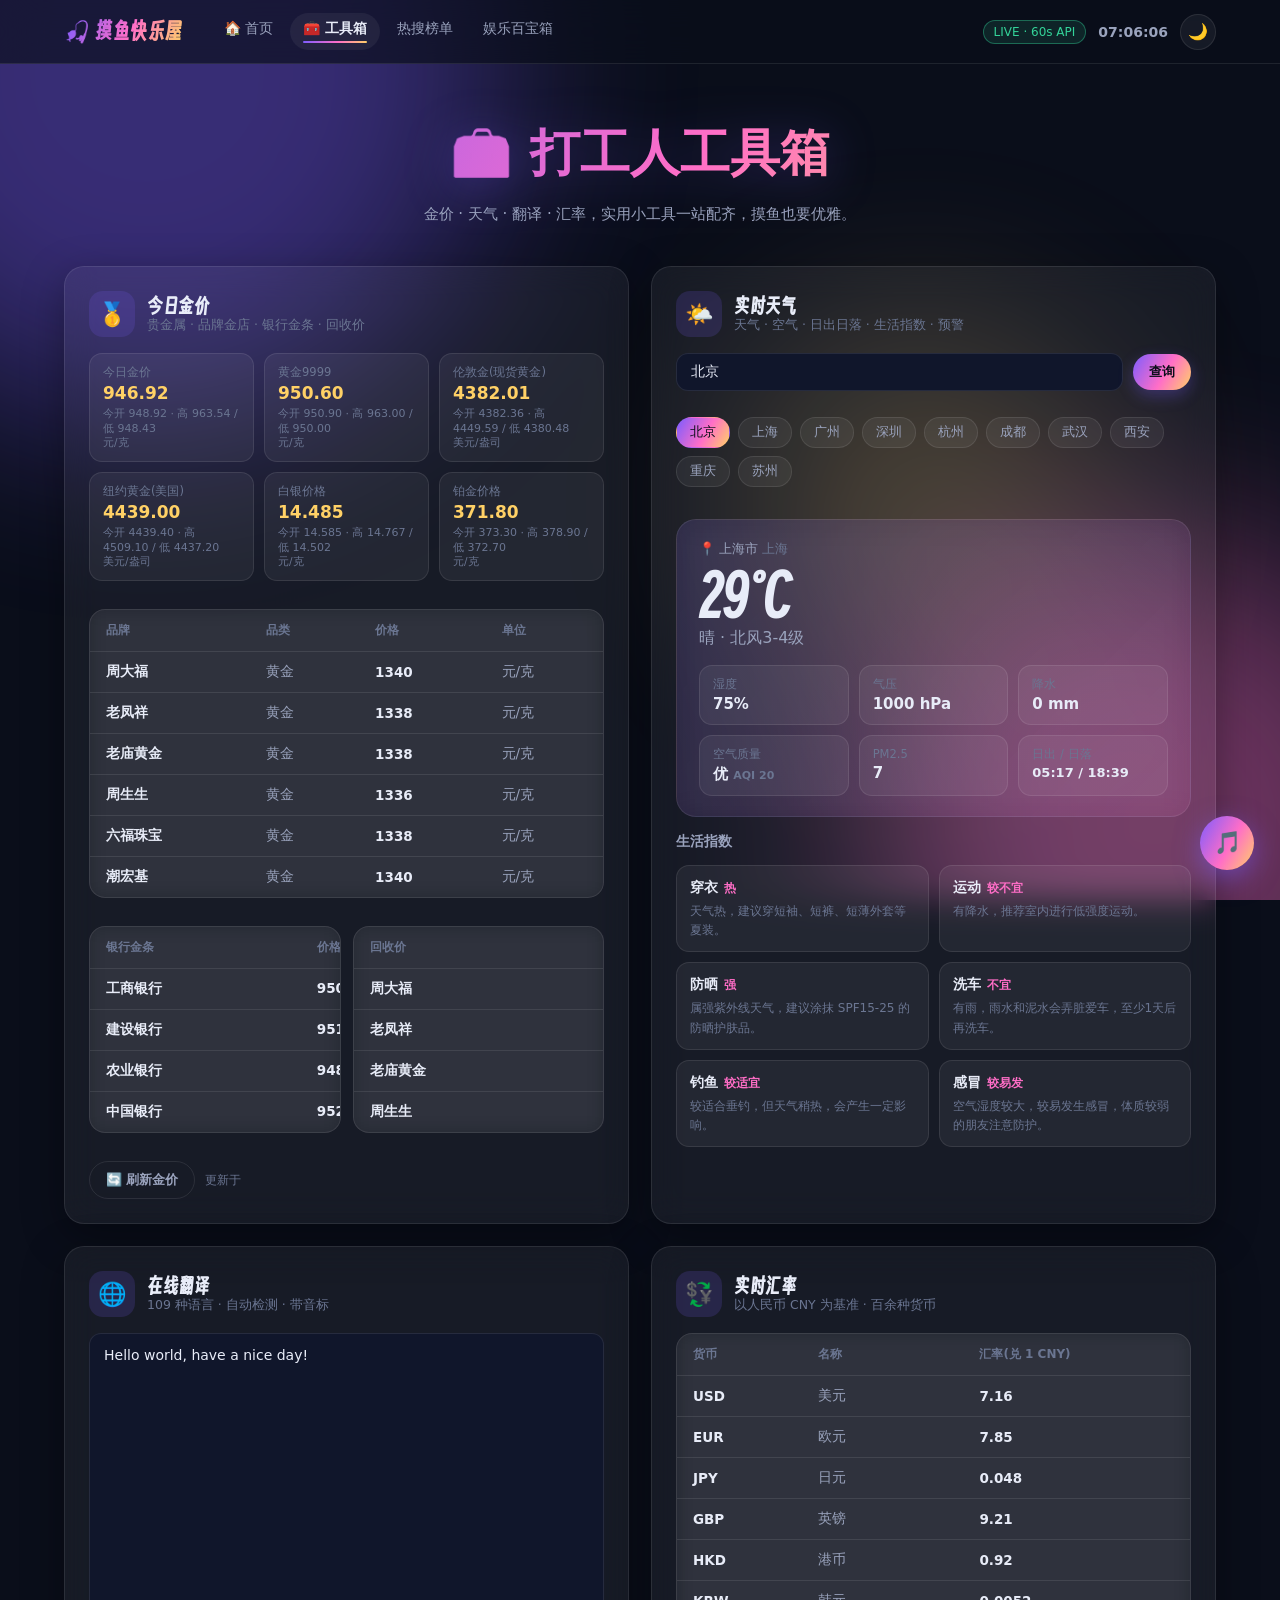
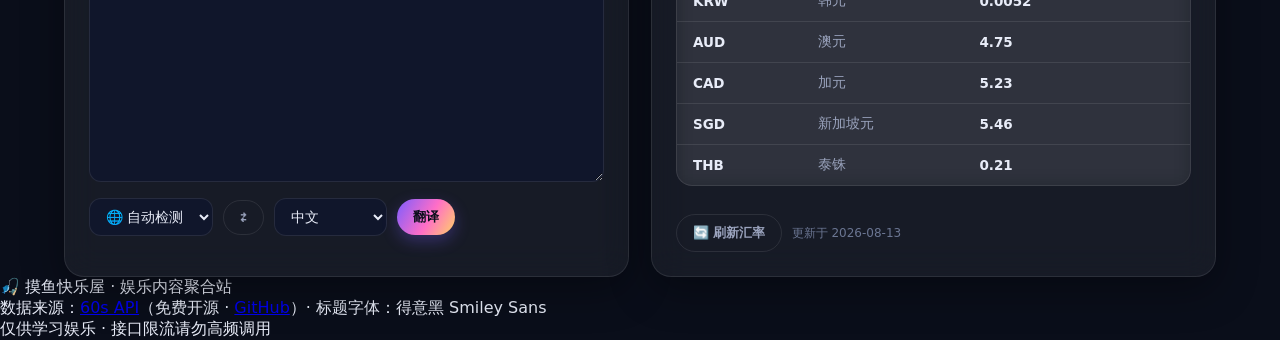
==== toolbox.html @ 7757b8b6 "🎣 摸鱼快乐屋 v1.0" ====
<!DOCTYPE html>
<html lang="zh-CN" data-theme="dark">
<head>
<meta charset="UTF-8">
<meta name="viewport" content="width=device-width, initial-scale=1.0">
<title>摸鱼快乐屋 · 工具箱</title>
<link rel="stylesheet" href="style.css">
</head>
<body>
<div class="progress-bar" id="progressBar"></div>
<div class="aurora"><div class="blob blob-1"></div><div class="blob blob-2"></div><div class="blob blob-3"></div></div>

<nav class="nav">
  <div class="nav-inner">
    <div class="logo">🎣 摸鱼快乐屋</div>
    <div class="nav-links">
      <a href="index.html">🏠 首页</a>
      <a href="toolbox.html" class="active">🧰 工具箱</a>
      <a href="index.html#rank">热搜榜单</a>
      <a href="index.html#ent">娱乐百宝箱</a>
    </div>
    <div class="nav-right">
      <span class="badge">LIVE · 60s API</span>
      <span class="clock" id="clock">--:--:--</span>
      <button class="theme-btn" id="themeBtn" title="切换主题">🌙</button>
    </div>
  </div>
</nav>

<div class="wrap">
  <header class="tool-hero">
    <h1>🧰 打工人工具箱</h1>
    <p>金价 · 天气 · 翻译 · 汇率，实用小工具一站配齐，摸鱼也要优雅。</p>
  </header>

  <div class="tool-grid">

    <!-- 金价 -->
    <div class="card tool-card reveal">
      <div class="tool-head">
        <div class="tool-icon">🥇</div>
        <div>
          <div class="tool-title">今日金价</div>
          <div class="tool-desc">贵金属 · 品牌金店 · 银行金条 · 回收价</div>
        </div>
      </div>
      <div id="goldMetals"></div>
      <div class="table-wrap" style="margin-top:12px">
        <table class="tbl"><thead><tr><th>品牌</th><th>品类</th><th>价格</th><th>单位</th></tr></thead><tbody id="goldStores"></tbody></table>
      </div>
      <div style="display:grid;grid-template-columns:1fr 1fr;gap:12px;margin-top:12px">
        <div class="table-wrap"><table class="tbl"><thead><tr><th>银行金条</th><th>价格</th></tr></thead><tbody id="goldBanks"></tbody></table></div>
        <div class="table-wrap"><table class="tbl"><thead><tr><th>回收价</th><th>价格</th></tr></thead><tbody id="goldRecycle"></tbody></table></div>
      </div>
      <div class="ent-foot" style="margin-top:12px">
        <button class="btn ghost" onclick="loadGold(true)">🔄 刷新金价</button>
        <span id="goldMeta" style="font-size:12px;color:var(--text-3)"></span>
      </div>
    </div>

    <!-- 天气 -->
    <div class="card tool-card reveal">
      <div class="tool-head">
        <div class="tool-icon">🌤️</div>
        <div>
          <div class="tool-title">实时天气</div>
          <div class="tool-desc">天气 · 空气 · 日出日落 · 生活指数 · 预警</div>
        </div>
      </div>
      <div class="tool-input">
        <input class="input" id="cityInput" placeholder="输入城市名，如：北京" value="北京">
        <button class="btn" onclick="doWeather()">查询</button>
      </div>
      <div class="chip-row" id="cityChips" style="margin-top:10px"></div>
      <div id="weatherBox" style="margin-top:16px"></div>
    </div>

    <!-- 翻译 -->
    <div class="card tool-card reveal">
      <div class="tool-head">
        <div class="tool-icon">🌐</div>
        <div>
          <div class="tool-title">在线翻译</div>
          <div class="tool-desc">109 种语言 · 自动检测 · 带音标</div>
        </div>
      </div>
      <textarea class="input" id="fyText" placeholder="输入要翻译的文字…">Hello world, have a nice day!</textarea>
      <div class="tool-input">
        <select class="select" id="fyFrom"></select>
        <button class="btn ghost" id="fySwap" title="交换语言">⇄</button>
        <select class="select" id="fyTo"></select>
        <button class="btn" onclick="doFanyi()">翻译</button>
      </div>
      <div id="fyResult"></div>
    </div>

    <!-- 汇率 -->
    <div class="card tool-card reveal">
      <div class="tool-head">
        <div class="tool-icon">💱</div>
        <div>
          <div class="tool-title">实时汇率</div>
          <div class="tool-desc">以人民币 CNY 为基准 · 百余种货币</div>
        </div>
      </div>
      <div class="table-wrap">
        <table class="tbl"><thead><tr><th>货币</th><th>名称</th><th>汇率(兑 1 CNY)</th></tr></thead><tbody id="fxTable"></tbody></table>
      </div>
      <div class="ent-foot" style="margin-top:12px">
        <button class="btn ghost" onclick="loadExchange(true)">🔄 刷新汇率</button>
        <span id="fxMeta" style="font-size:12px;color:var(--text-3)"></span>
      </div>
    </div>

  </div>
</div>

<button class="music-fab" id="musicFab" title="网易云音乐">🎵</button>
<div class="music-panel" id="musicPanel">
  <div class="music-title">🎵 摸鱼 BGM</div>
  <div class="music-sub">网易云外链播放器 · 点击歌曲即播放</div>
  <iframe class="music-frame" src="about:blank" allow="autoplay"></iframe>
  <div class="music-list"></div>
</div>

<button class="to-top" id="toTop" title="回到顶部">↑</button>

<footer>
  <div>🎣 摸鱼快乐屋 · 娱乐内容聚合站</div>
  <div>数据来源：<a href="https://60s.viki.moe" target="_blank" rel="noopener">60s API</a>（免费开源 · <a href="https://github.com/vikiboss/60s" target="_blank" rel="noopener">GitHub</a>）· 标题字体：得意黑 Smiley Sans</div>
  <div>仅供学习娱乐 · 接口限流请勿高频调用</div>
</footer>

<script src="common.js"></script>
<script src="toolbox.js"></script>
</body>
</html>
---- style.css ----
:root{
  --bg:#0a0e1a; --bg-soft:#10162b; --card:rgba(255,255,255,.055); --card-hover:rgba(255,255,255,.09);
  --border:rgba(255,255,255,.09); --text:#e8ecf8; --text-2:#9aa3bd; --text-3:#6b7692;
  --accent:#7c5cff; --accent-2:#ff6ec7; --accent-3:#ffd166;
  --green:#34d399; --red:#fb7185; --blue:#60a5fa; --orange:#fbbf24;
  --radius:20px; --shadow:0 12px 40px rgba(0,0,0,.35);
  --grad:linear-gradient(120deg,#7c5cff,#ff6ec7 55%,#ffd166);
}
html[data-theme="light"]{
  --bg:#f4f5fb; --bg-soft:#fff; --card:rgba(255,255,255,.8); --card-hover:#fff;
  --border:rgba(30,40,80,.12); --text:#1b2340; --text-2:#5a6380; --text-3:#8a93ad;
  --shadow:0 12px 34px rgba(80,90,160,.14);
}
*{margin:0;padding:0;box-sizing:border-box}
html{scroll-behavior:smooth}
body{font-family:"Segoe UI","PingFang SC","Hiragino Sans GB","Microsoft YaHei",system-ui,sans-serif;background:var(--bg);color:var(--text);min-height:100vh;overflow-x:hidden;transition:background .4s,color .4s;-webkit-font-smoothing:antialiased}
/* 极光背景 */
.aurora{position:fixed;inset:0;z-index:-1;overflow:hidden;pointer-events:none}
.blob{position:absolute;border-radius:50%;filter:blur(100px);opacity:.4;animation:float 22s ease-in-out infinite alternate}
.blob-1{width:55vw;height:55vw;background:#7c5cff;top:-22vw;left:-16vw}
.blob-2{width:44vw;height:44vw;background:#ff6ec7;bottom:-16vw;right:-12vw;animation-delay:-7s}
.blob-3{width:28vw;height:28vw;background:#ffd166;top:36%;left:58%;opacity:.22;animation-delay:-13s}
html[data-theme="light"] .blob{opacity:.22}
@keyframes float{from{transform:translate(0,0) scale(1)}to{transform:translate(7vw,5vh) scale(1.15)}}
/* 导航 */
.nav{position:sticky;top:0;z-index:60;backdrop-filter:blur(20px);-webkit-backdrop-filter:blur(20px);background:color-mix(in srgb,var(--bg) 66%,transparent);border-bottom:1px solid var(--border)}
.nav-inner{max-width:1200px;margin:auto;display:flex;align-items:center;gap:20px;padding:13px 24px;flex-wrap:wrap}
.logo{font-weight:800;font-size:21px;letter-spacing:.5px;background:var(--grad);-webkit-background-clip:text;background-clip:text;color:transparent;white-space:nowrap;cursor:pointer}
.nav-links{display:flex;gap:4px;margin-left:8px;flex-wrap:wrap}
.nav-links a{color:var(--text-2);text-decoration:none;font-size:14px;padding:7px 13px;border-radius:999px;transition:.25s;white-space:nowrap}
.nav-links a:hover{color:var(--text);background:var(--card)}
.nav-right{margin-left:auto;display:flex;align-items:center;gap:12px}
.clock{font-variant-numeric:tabular-nums;font-size:14px;color:var(--text-2);font-weight:600}
.badge{font-size:12px;color:var(--green);border:1px solid color-mix(in srgb,var(--green) 40%,transparent);background:color-mix(in srgb,var(--green) 12%,transparent);padding:4px 10px;border-radius:999px;white-space:nowrap}
.theme-btn{cursor:pointer;border:1px solid var(--border);background:var(--card);color:var(--text);width:36px;height:36px;border-radius:50%;font-size:16px;transition:.25s;display:grid;place-items:center}
.theme-btn:hover{transform:rotate(20deg) scale(1.08)}
/* 布局 */
.wrap{max-width:1200px;margin:auto;padding:0 24px}
section{margin:72px 0;scroll-margin-top:90px}
.sec-head{display:flex;align-items:baseline;gap:14px;margin-bottom:22px;flex-wrap:wrap}
.sec-title{font-size:26px;font-weight:800;background:var(--grad);-webkit-background-clip:text;background-clip:text;color:transparent}
.sec-sub{color:var(--text-3);font-size:13.5px}
.sec-line{flex:1;height:1px;background:linear-gradient(90deg,var(--border),transparent)}
/* Hero */
.hero{padding:64px 0 20px;text-align:center;position:relative}
.hero h1{font-size:clamp(34px,6vw,58px);font-weight:900;line-height:1.15;background:var(--grad);-webkit-background-clip:text;background-clip:text;color:transparent;filter:drop-shadow(0 6px 24px rgba(124,92,255,.35))}
.hero p{margin:16px auto 0;color:var(--text-2);font-size:16px;max-width:640px;line-height:1.8}
.hero-stats{display:flex;justify-content:center;gap:10px;margin-top:22px;flex-wrap:wrap}
.chip{font-size:13px;color:var(--text-2);background:var(--card);border:1px solid var(--border);padding:8px 15px;border-radius:999px;backdrop-filter:blur(8px)}
.chip b{color:var(--text)}
/* 摸鱼仪表盘 */
.dash{display:grid;grid-template-columns:1.15fr .85fr;gap:22px;margin-top:34px;text-align:left}
.card{background:var(--card);border:1px solid var(--border);border-radius:var(--radius);padding:24px;backdrop-filter:blur(16px);-webkit-backdrop-filter:blur(16px);box-shadow:var(--shadow);transition:transform .3s,border-color .3s,background .3s;position:relative;overflow:hidden}
.card:hover{transform:translateY(-5px);border-color:color-mix(in srgb,var(--accent) 45%,var(--border))}
.card::before{content:"";position:absolute;inset:0;border-radius:var(--radius);background:linear-gradient(120deg,transparent 40%,rgba(255,255,255,.05) 50%,transparent 60%);opacity:0;transition:.5s;pointer-events:none}
.card:hover::before{opacity:1}
.date-big{font-size:34px;font-weight:900;letter-spacing:1px}
.date-lunar{margin-top:8px;color:var(--text-2);font-size:14.5px;display:flex;gap:8px;flex-wrap:wrap}
.tag{font-size:12px;padding:3px 10px;border-radius:999px;font-weight:600}
.tag-work{background:color-mix(in srgb,var(--red) 16%,transparent);color:var(--red)}
.tag-rest{background:color-mix(in srgb,var(--green) 16%,transparent);color:var(--green)}
.tag-holiday{background:color-mix(in srgb,var(--orange) 18%,transparent);color:var(--orange)}
.progress{margin-top:20px;display:flex;flex-direction:column;gap:14px}
.prow{display:flex;align-items:center;gap:12px}
.pname{width:34px;font-size:13px;color:var(--text-2);font-weight:600;flex-shrink:0}
.pbar{flex:1;height:9px;background:color-mix(in srgb,var(--text) 8%,transparent);border-radius:99px;overflow:hidden}
.pfill{height:100%;border-radius:99px;background:var(--grad);width:0;transition:width 1.2s cubic-bezier(.22,1,.36,1)}
.pval{width:88px;font-size:12px;color:var(--text-2);text-align:right;font-variant-numeric:tabular-nums;flex-shrink:0}
.count-grid{display:grid;grid-template-columns:1fr 1fr;gap:12px;margin-top:18px}
.count-item{background:var(--card);border:1px solid var(--border);border-radius:14px;padding:13px 15px;display:flex;flex-direction:column;gap:3px}
.count-label{font-size:12px;color:var(--text-3)}
.count-num{font-size:20px;font-weight:800}
.count-num small{font-size:12px;color:var(--text-2);font-weight:600}
.quote{margin-top:20px;padding:16px 18px;border-radius:16px;background:linear-gradient(120deg,color-mix(in srgb,var(--accent) 14%,transparent),color-mix(in srgb,var(--accent-2) 12%,transparent));border:1px solid color-mix(in srgb,var(--accent) 30%,transparent);font-size:15px;line-height:1.8;color:var(--text)}
.quote::before{content:"💬 "}
/* 跑马灯 */
.ticker{margin-top:26px;border:1px solid var(--border);background:var(--card);border-radius:16px;overflow:hidden;backdrop-filter:blur(12px)}
.ticker-inner{display:flex;align-items:center;gap:14px;padding:11px 18px}
.ticker-label{flex-shrink:0;font-size:12px;font-weight:800;color:#0a0e1a;background:var(--grad);padding:5px 12px;border-radius:999px}
.ticker-track{flex:1;overflow:hidden;white-space:nowrap}
.ticker-track span{display:inline-block;padding-left:100%;animation:tick 32s linear infinite;color:var(--text-2);font-size:14px}
@keyframes tick{0%{transform:translateX(0)}100%{transform:translateX(-100%)}}
/* 新闻 */
.news-grid{display:grid;grid-template-columns:1fr 1fr;gap:14px}
.news-item{display:flex;gap:14px;padding:16px 18px;background:var(--card);border:1px solid var(--border);border-radius:16px;transition:.3s;backdrop-filter:blur(10px)}
.news-item:hover{transform:translateY(-3px);border-color:color-mix(in srgb,var(--accent-2) 40%,var(--border))}
.n-num{flex-shrink:0;width:30px;height:30px;border-radius:10px;display:grid;place-items:center;font-weight:800;font-size:13px;color:#0a0e1a;background:var(--grad)}
.news-item:nth-child(n+11) .n-num{background:linear-gradient(120deg,#64748b,#94a3b8)}
.n-text{font-size:14.5px;line-height:1.75;color:var(--text)}
.tip-box{margin-top:18px;padding:16px 20px;border-radius:16px;background:color-mix(in srgb,var(--accent-3) 10%,transparent);border:1px dashed color-mix(in srgb,var(--accent-3) 40%,transparent);color:var(--text-2);font-size:14px;display:flex;gap:10px;align-items:flex-start;line-height:1.7}
/* 壁纸 */
.wallpaper-card{padding:0;overflow:hidden;border-radius:24px}
.wp-img{width:100%;height:min(56vh,520px);object-fit:cover;display:block;transition:transform .6s}
.wallpaper-card:hover .wp-img{transform:scale(1.03)}
.wp-info{padding:18px 24px;display:flex;justify-content:space-between;align-items:center;gap:14px;flex-wrap:wrap}
.wp-title{font-size:17px;font-weight:700}
.wp-copy{color:var(--text-2);font-size:13.5px}
/* 榜单 */
.tabs{display:flex;gap:8px;flex-wrap:wrap;margin-bottom:20px}
.tab{cursor:pointer;padding:9px 18px;border-radius:999px;font-size:14px;font-weight:600;border:1px solid var(--border);background:var(--card);color:var(--text-2);transition:.25s}
.tab:hover{color:var(--text)}
.tab.active{background:var(--grad);color:#0a0e1a;border-color:transparent;box-shadow:0 6px 18px rgba(124,92,255,.35)}
.rank-list{display:flex;flex-direction:column;gap:10px}
.rank-item{display:flex;align-items:center;gap:15px;padding:13px 18px;background:var(--card);border:1px solid var(--border);border-radius:15px;transition:.25s;cursor:pointer;text-decoration:none}
.rank-item:hover{transform:translateX(6px);border-color:color-mix(in srgb,var(--accent) 45%,var(--border));background:var(--card-hover)}
.rank-no{flex-shrink:0;width:32px;text-align:center;font-weight:900;font-size:16px}
.rank-no.top3{background:var(--grad);-webkit-background-clip:text;background-clip:text;color:transparent}
.rank-no.n{color:var(--text-3)}
.rank-title{flex:1;font-size:15px;line-height:1.5;color:var(--text)}
.rank-hot{flex-shrink:0;font-size:12.5px;color:var(--accent-2);font-weight:700;font-variant-numeric:tabular-nums}
.rank-tag{flex-shrink:0;font-size:11px;color:var(--text-3);border:1px solid var(--border);padding:2px 8px;border-radius:999px}
/* 娱乐宫格 */
.ent-grid{display:grid;grid-template-columns:repeat(auto-fill,minmax(260px,1fr));gap:18px}
.ent-card{min-height:190px;display:flex;flex-direction:column;gap:12px;cursor:pointer}
.ent-icon{width:44px;height:44px;border-radius:14px;display:grid;place-items:center;font-size:22px;background:color-mix(in srgb,var(--accent) 16%,transparent)}
.ent-name{font-size:17px;font-weight:800}
.ent-content{font-size:14px;color:var(--text-2);line-height:1.8;flex:1;overflow:hidden;display:-webkit-box;-webkit-line-clamp:5;-webkit-box-orient:vertical}
.ent-meta{font-size:12px;color:var(--text-3)}
.ent-foot{display:flex;align-items:center;gap:10px;margin-top:auto}
.btn{cursor:pointer;border:none;font-size:13px;font-weight:700;padding:9px 16px;border-radius:999px;background:var(--grad);color:#0a0e1a;transition:.25s;box-shadow:0 6px 16px rgba(124,92,255,.3)}
.btn:hover{transform:translateY(-2px);box-shadow:0 10px 22px rgba(124,92,255,.45)}
.btn.ghost{background:transparent;color:var(--text-2);border:1px solid var(--border);box-shadow:none}
.btn.ghost:hover{color:var(--text);border-color:color-mix(in srgb,var(--accent) 45%,var(--border))}
audio{width:100%;height:34px;margin-top:6px}

/* 滚动进度条 */
.progress-bar{position:fixed;top:0;left:0;height:3px;width:0;background:var(--grad);z-index:100;box-shadow:0 0 12px rgba(124,92,255,.6)}
/* 漂浮装饰 */
.floaties{position:absolute;inset:0;pointer-events:none;overflow:hidden}
.floaty{position:absolute;font-size:26px;opacity:.5;animation:floaty 9s ease-in-out infinite}
.f1{left:12%;top:14%;animation-delay:0s}
.f2{left:84%;top:22%;animation-delay:-3s}
.f3{left:70%;top:64%;animation-delay:-6s}
.f4{left:20%;top:70%;animation-delay:-2s}
@keyframes floaty{0%,100%{transform:translateY(0) rotate(-6deg)}50%{transform:translateY(-22px) rotate(8deg)}}
/* 返回顶部 */
.to-top{position:fixed;right:26px;bottom:30px;width:46px;height:46px;border-radius:50%;border:1px solid var(--border);background:var(--card);backdrop-filter:blur(12px);color:var(--text);font-size:18px;cursor:pointer;opacity:0;pointer-events:none;transition:.3s;z-index:90;box-shadow:var(--shadow)}
.to-top.show{opacity:1;pointer-events:auto}
.to-top:hover{transform:translateY(-4px)}


/* ============ 得意黑 Smiley Sans 标题字体 ============ */
@font-face{
  font-family:'Smiley Sans';
  src:url('fonts/smiley-sans.woff2') format('woff2');
  font-weight:normal;
  font-style:normal;
  font-display:swap;
}
.logo,.hero h1,.sec-title,.date-big,.ent-name,.rank-no,.tool-title,.wp-title,.music-title{
  font-family:'Smiley Sans','ZCOOL KuaiLe','PingFang SC','Microsoft YaHei',sans-serif;
  letter-spacing:.5px;
}
/* ============ 导航：激活态 + 页面切换 ============ */
.nav-links a.active{color:var(--text);background:var(--card);font-weight:700}
.nav-links a.active::after{content:"";display:block;height:2px;border-radius:2px;background:var(--grad);margin-top:3px}
/* ============ 工具箱 ============ */
.tool-hero{padding:56px 0 8px;text-align:center}
.tool-hero h1{font-size:clamp(30px,5vw,50px);font-weight:900;background:var(--grad);-webkit-background-clip:text;background-clip:text;color:transparent;filter:drop-shadow(0 6px 24px rgba(124,92,255,.3))}
.tool-hero p{margin:14px auto 0;color:var(--text-2);font-size:15px;max-width:600px;line-height:1.8}
.tool-grid{display:grid;grid-template-columns:1fr 1fr;gap:22px;margin-top:30px}
.tool-card{display:flex;flex-direction:column;gap:16px}
.tool-head{display:flex;align-items:center;gap:12px}
.tool-icon{width:46px;height:46px;border-radius:14px;display:grid;place-items:center;font-size:23px;background:color-mix(in srgb,var(--accent) 16%,transparent);flex-shrink:0}
.tool-title{font-size:19px;font-weight:800}
.tool-desc{font-size:12.5px;color:var(--text-3)}
.tool-input{display:flex;gap:10px;flex-wrap:wrap;align-items:center}
.input,.select,textarea.input{background:var(--bg-soft);border:1px solid var(--border);color:var(--text);border-radius:12px;padding:10px 14px;font-size:14px;outline:none;transition:border-color .25s;font-family:inherit}
.input:focus,.select:focus,textarea.input:focus{border-color:var(--accent)}
.input{flex:1;min-width:140px}
.select{padding:9px 12px;cursor:pointer}
textarea.input{width:100%;resize:vertical;min-height:76px;line-height:1.7}
.chip-row{display:flex;gap:8px;flex-wrap:wrap}
.city-chip{cursor:pointer;font-size:12.5px;color:var(--text-2);background:var(--card);border:1px solid var(--border);padding:6px 13px;border-radius:999px;transition:.2s}
.city-chip:hover,.city-chip.active{color:#0a0e1a;background:var(--grad);border-color:transparent}
/* 天气 */
.weather-main{display:flex;align-items:center;gap:22px;flex-wrap:wrap}
.w-icon{width:92px;height:92px;object-fit:contain}
.w-temp{font-size:56px;font-weight:900;font-family:'Smiley Sans',sans-serif;line-height:1}
.w-cond{font-size:16px;color:var(--text-2);margin-top:4px}
.w-metrics{display:grid;grid-template-columns:repeat(auto-fill,minmax(120px,1fr));gap:10px;margin-top:16px}
.metric{background:var(--card);border:1px solid var(--border);border-radius:13px;padding:11px 13px}
.metric-label{font-size:11.5px;color:var(--text-3)}
.metric-val{font-size:15px;font-weight:700;margin-top:3px}
.indices{display:grid;grid-template-columns:repeat(auto-fill,minmax(180px,1fr));gap:10px;margin-top:14px}
.index-item{background:var(--card);border:1px solid var(--border);border-radius:13px;padding:11px 13px}
.index-item b{font-size:13.5px;color:var(--text)}
.index-item .lv{font-size:11.5px;color:var(--accent-2);margin-left:6px;font-weight:700}
.index-item p{font-size:12px;color:var(--text-3);margin-top:5px;line-height:1.6}
.alert-box{background:color-mix(in srgb,var(--red) 12%,transparent);border:1px solid color-mix(in srgb,var(--red) 35%,transparent);border-radius:14px;padding:12px 16px;margin-top:14px;font-size:13px;color:var(--text);line-height:1.7}
/* 表格 */
.table-wrap{overflow-x:auto;border:1px solid var(--border);border-radius:16px;background:var(--card);backdrop-filter:blur(10px)}
table.tbl{width:100%;border-collapse:collapse;font-size:13.5px;min-width:480px}
.tbl th{text-align:left;padding:12px 16px;color:var(--text-3);font-weight:600;font-size:12px;border-bottom:1px solid var(--border);white-space:nowrap}
.tbl td{padding:11px 16px;border-bottom:1px solid var(--border);color:var(--text-2);white-space:nowrap}
.tbl tr:last-child td{border-bottom:none}
.tbl tr:hover td{background:var(--card-hover)}
.tbl .up{color:var(--red)}
.tbl .down{color:var(--green)}
.tbl .strong{color:var(--text);font-weight:700}
/* 翻译结果 */
.fy-result{margin-top:14px;display:flex;flex-direction:column;gap:12px}
.fy-block{background:var(--card);border:1px solid var(--border);border-radius:15px;padding:15px 18px}
.fy-label{font-size:12px;color:var(--text-3);margin-bottom:6px}
.fy-text{font-size:16px;color:var(--text);line-height:1.7}
.fy-pronounce{font-size:12.5px;color:var(--accent-2);margin-top:6px}
/* 网易云榜单子 Tab */
.sub-tabs{display:flex;gap:8px;flex-wrap:wrap;margin-bottom:14px}
.sub-tab{cursor:pointer;font-size:12.5px;color:var(--text-2);background:var(--card);border:1px solid var(--border);padding:6px 13px;border-radius:999px;transition:.2s}
.sub-tab:hover{color:var(--text)}
.sub-tab.active{color:#0a0e1a;background:var(--grad);border-color:transparent}
.song-item{display:flex;align-items:center;gap:14px;padding:12px 16px;background:var(--card);border:1px solid var(--border);border-radius:14px;transition:.25s;cursor:pointer}
.song-item:hover{transform:translateX(5px);border-color:color-mix(in srgb,var(--accent) 45%,var(--border))}
.song-no{flex-shrink:0;width:28px;text-align:center;font-weight:900;font-size:15px}
.song-no.top3{background:var(--grad);-webkit-background-clip:text;background-clip:text;color:transparent}
.song-info{flex:1;min-width:0}
.song-title{font-size:14.5px;font-weight:700;color:var(--text);overflow:hidden;text-overflow:ellipsis;white-space:nowrap}
.song-artist{font-size:12px;color:var(--text-3);margin-top:2px;overflow:hidden;text-overflow:ellipsis;white-space:nowrap}
.song-meta{flex-shrink:0;font-size:11.5px;color:var(--text-3);text-align:right}
/* ============ 网易云音乐面板（右下角） ============ */
.music-fab{position:fixed;right:26px;bottom:30px;width:54px;height:54px;border-radius:50%;border:none;cursor:pointer;background:var(--grad);color:#0a0e1a;font-size:22px;z-index:95;box-shadow:0 8px 26px rgba(124,92,255,.5);transition:.3s;display:grid;place-items:center}
.music-fab:hover{transform:scale(1.1) rotate(10deg)}
.music-fab.playing{animation:pulse 2s infinite}
@keyframes pulse{0%,100%{box-shadow:0 8px 26px rgba(124,92,255,.5)}50%{box-shadow:0 8px 40px rgba(255,110,199,.7)}}
.music-panel{position:fixed;right:26px;bottom:96px;width:340px;background:var(--bg-soft);border:1px solid var(--border);border-radius:20px;box-shadow:0 20px 60px rgba(0,0,0,.45);z-index:96;padding:18px;opacity:0;pointer-events:none;transform:translateY(16px) scale(.96);transition:.3s;backdrop-filter:blur(20px)}
.music-panel.show{opacity:1;pointer-events:auto;transform:none}
.music-title{font-size:16px;font-weight:800;margin-bottom:4px}
.music-sub{font-size:12px;color:var(--text-3);margin-bottom:12px}
.music-frame{width:100%;height:86px;border:none;border-radius:12px;margin-bottom:12px;background:var(--card)}
.music-list{display:flex;flex-direction:column;gap:6px;max-height:210px;overflow-y:auto}
.music-item{cursor:pointer;display:flex;align-items:center;gap:10px;padding:8px 10px;border-radius:11px;transition:.2s;font-size:13px}
.music-item:hover{background:var(--card)}
.music-item.active{background:var(--card);color:var(--accent-2);font-weight:700}
.music-item .mi-num{font-size:11px;color:var(--text-3);width:16px;text-align:center;flex-shrink:0}
.music-item .mi-name{flex:1;overflow:hidden;text-overflow:ellipsis;white-space:nowrap}
.music-item .mi-artist{font-size:11px;color:var(--text-3);flex-shrink:0}
/* 返回顶部避开音乐按钮 */
.to-top{right:26px;bottom:96px}
/* 移动端 */
@media(max-width:860px){
  .tool-grid{grid-template-columns:1fr}
  .music-panel{right:14px;left:14px;width:auto}
}
/* ============ 开屏欢迎弹窗 ============ */
.welcome-overlay{position:fixed;inset:0;z-index:200;display:grid;place-items:center;padding:20px;background:rgba(5,8,18,.66);backdrop-filter:blur(12px);-webkit-backdrop-filter:blur(12px);opacity:0;pointer-events:none;transition:opacity .5s}
.welcome-overlay.show{opacity:1;pointer-events:auto}
.welcome-card{position:relative;width:min(500px,94vw);background:var(--bg-soft);border:1px solid var(--border);border-radius:26px;box-shadow:0 30px 90px rgba(0,0,0,.55);padding:38px 34px 30px;text-align:center;transform:scale(.9) translateY(24px);opacity:0;transition:transform .55s cubic-bezier(.22,1,.36,1),opacity .45s}
.welcome-overlay.show .welcome-card{transform:none;opacity:1}
.welcome-card::before{content:"";position:absolute;inset:-1px;border-radius:27px;padding:1.5px;background:var(--grad);-webkit-mask:linear-gradient(#000 0 0) content-box,linear-gradient(#000 0 0);-webkit-mask-composite:xor;mask-composite:exclude;pointer-events:none}
.welcome-deco{position:absolute;inset:0;pointer-events:none;overflow:hidden}
.welcome-deco span{position:absolute;font-size:30px;opacity:.35;animation:floaty 7s ease-in-out infinite}
.wd1{left:10%;top:12%}.wd2{right:12%;top:20%;animation-delay:-2.4s}.wd3{left:16%;bottom:14%;animation-delay:-4.6s}
.welcome-badge{display:inline-block;font-size:12px;font-weight:700;color:var(--accent-2);border:1px solid color-mix(in srgb,var(--accent-2) 40%,transparent);background:color-mix(in srgb,var(--accent-2) 10%,transparent);padding:5px 14px;border-radius:999px}
.welcome-title{font-family:'Smiley Sans','PingFang SC','Microsoft YaHei',sans-serif;font-size:26px;font-weight:900;margin-top:14px;background:var(--grad);-webkit-background-clip:text;background-clip:text;color:transparent}
.welcome-sub{font-size:13px;color:var(--text-3);margin-top:8px;line-height:1.7}
.welcome-fortune,.welcome-hitokoto{margin-top:22px;text-align:left;background:var(--card);border:1px solid var(--border);border-radius:18px;padding:16px 18px;position:relative}
.welcome-fortune{background:linear-gradient(120deg,color-mix(in srgb,var(--accent) 12%,transparent),color-mix(in srgb,var(--accent-3) 10%,transparent))}
.wf-label,.wh-label{font-size:12px;color:var(--text-3);font-weight:600;letter-spacing:1px}
.wf-level{font-family:'Smiley Sans',sans-serif;font-size:30px;font-weight:900;margin-top:6px;background:var(--grad);-webkit-background-clip:text;background-clip:text;color:transparent;filter:drop-shadow(0 2px 10px rgba(124,92,255,.35))}
.wf-msg{font-size:14px;color:var(--text-2);line-height:1.7;margin-top:6px}
.wh-text{font-size:15.5px;color:var(--text);line-height:1.8;margin-top:8px;font-style:italic}
.wh-text::before{content:"“";color:var(--accent-2);font-size:22px}
.wh-text::after{content:"”";color:var(--accent-2);font-size:22px}
.welcome-actions{display:flex;gap:12px;justify-content:center;margin-top:26px}
.welcome-actions .btn{flex:1;padding:12px 0;font-size:14.5px}
@media(max-width:560px){.welcome-card{padding:30px 22px 24px}.welcome-title{font-size:21px}}
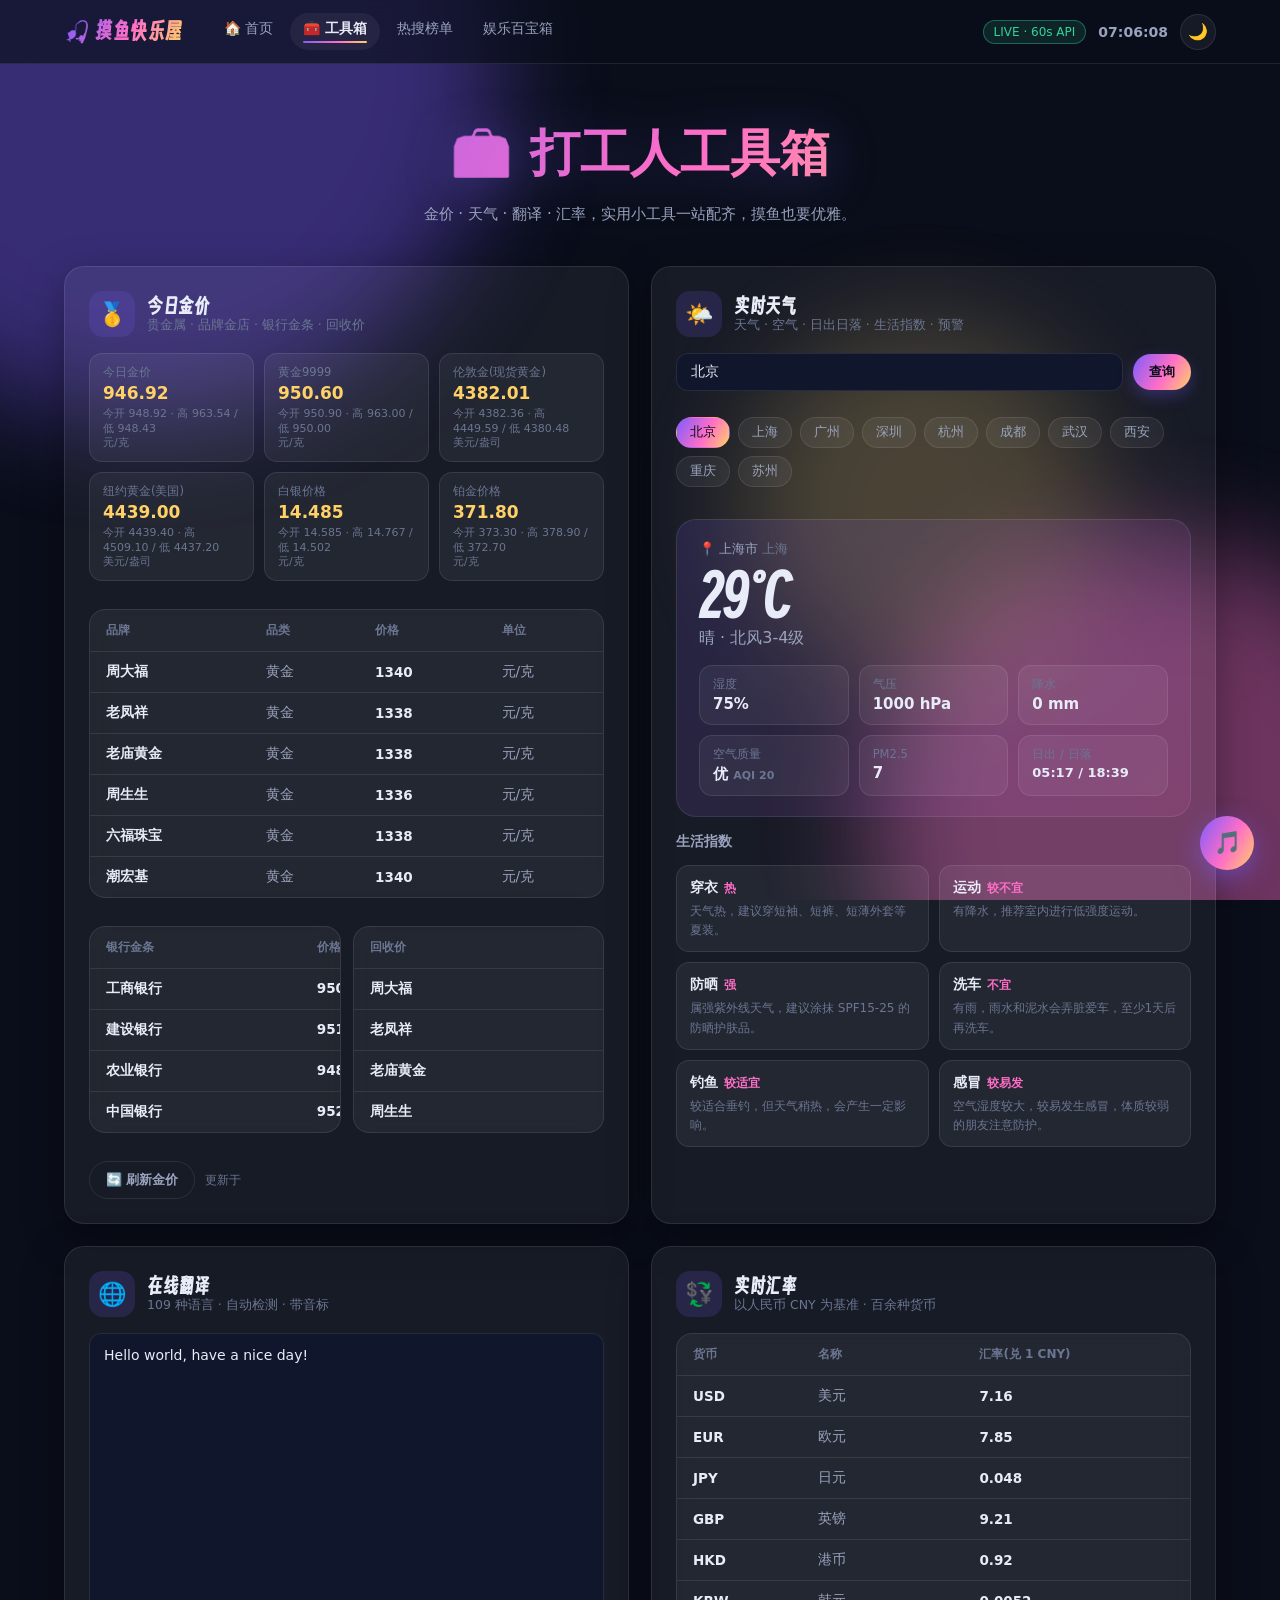
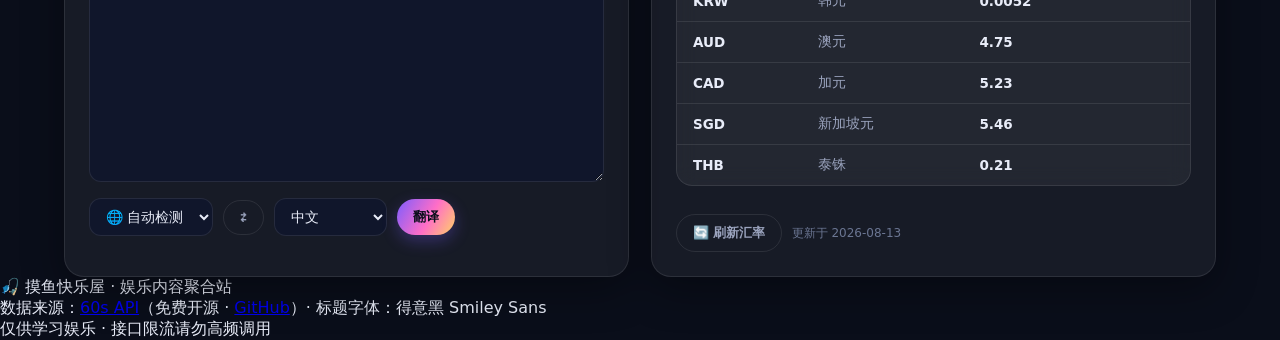
==== commit 1ba70e9b: "⚡ 性能优化：基址探测/请求去重/超时4s/精简动效/字体预加载/壁纸懒加载" ====
--- a/toolbox.html
+++ b/toolbox.html
@@ -4,6 +4,7 @@
 <meta charset="UTF-8">
 <meta name="viewport" content="width=device-width, initial-scale=1.0">
 <title>摸鱼快乐屋 · 工具箱</title>
+<link rel="preload" href="fonts/smiley-sans.woff2" as="font" type="font/woff2" crossorigin>
 <link rel="stylesheet" href="style.css">
 </head>
 <body>
--- a/style.css
+++ b/style.css
@@ -17,12 +17,11 @@
 body{font-family:"Segoe UI","PingFang SC","Hiragino Sans GB","Microsoft YaHei",system-ui,sans-serif;background:var(--bg);color:var(--text);min-height:100vh;overflow-x:hidden;transition:background .4s,color .4s;-webkit-font-smoothing:antialiased}
 /* 极光背景 */
 .aurora{position:fixed;inset:0;z-index:-1;overflow:hidden;pointer-events:none}
-.blob{position:absolute;border-radius:50%;filter:blur(100px);opacity:.4;animation:float 22s ease-in-out infinite alternate}
+.blob{position:absolute;border-radius:50%;filter:blur(55px);opacity:.4}
 .blob-1{width:55vw;height:55vw;background:#7c5cff;top:-22vw;left:-16vw}
 .blob-2{width:44vw;height:44vw;background:#ff6ec7;bottom:-16vw;right:-12vw;animation-delay:-7s}
 .blob-3{width:28vw;height:28vw;background:#ffd166;top:36%;left:58%;opacity:.22;animation-delay:-13s}
 html[data-theme="light"] .blob{opacity:.22}
-@keyframes float{from{transform:translate(0,0) scale(1)}to{transform:translate(7vw,5vh) scale(1.15)}}
 /* 导航 */
 .nav{position:sticky;top:0;z-index:60;backdrop-filter:blur(20px);-webkit-backdrop-filter:blur(20px);background:color-mix(in srgb,var(--bg) 66%,transparent);border-bottom:1px solid var(--border)}
 .nav-inner{max-width:1200px;margin:auto;display:flex;align-items:center;gap:20px;padding:13px 24px;flex-wrap:wrap}
@@ -51,7 +50,7 @@
 .chip b{color:var(--text)}
 /* 摸鱼仪表盘 */
 .dash{display:grid;grid-template-columns:1.15fr .85fr;gap:22px;margin-top:34px;text-align:left}
-.card{background:var(--card);border:1px solid var(--border);border-radius:var(--radius);padding:24px;backdrop-filter:blur(16px);-webkit-backdrop-filter:blur(16px);box-shadow:var(--shadow);transition:transform .3s,border-color .3s,background .3s;position:relative;overflow:hidden}
+.card{background:var(--card);border:1px solid var(--border);border-radius:var(--radius);padding:24px;box-shadow:var(--shadow);transition:transform .3s,border-color .3s,background .3s;position:relative;overflow:hidden}
 .card:hover{transform:translateY(-5px);border-color:color-mix(in srgb,var(--accent) 45%,var(--border))}
 .card::before{content:"";position:absolute;inset:0;border-radius:var(--radius);background:linear-gradient(120deg,transparent 40%,rgba(255,255,255,.05) 50%,transparent 60%);opacity:0;transition:.5s;pointer-events:none}
 .card:hover::before{opacity:1}
@@ -75,7 +74,7 @@
 .quote{margin-top:20px;padding:16px 18px;border-radius:16px;background:linear-gradient(120deg,color-mix(in srgb,var(--accent) 14%,transparent),color-mix(in srgb,var(--accent-2) 12%,transparent));border:1px solid color-mix(in srgb,var(--accent) 30%,transparent);font-size:15px;line-height:1.8;color:var(--text)}
 .quote::before{content:"💬 "}
 /* 跑马灯 */
-.ticker{margin-top:26px;border:1px solid var(--border);background:var(--card);border-radius:16px;overflow:hidden;backdrop-filter:blur(12px)}
+.ticker{margin-top:26px;border:1px solid var(--border);background:var(--card);border-radius:16px;overflow:hidden}
 .ticker-inner{display:flex;align-items:center;gap:14px;padding:11px 18px}
 .ticker-label{flex-shrink:0;font-size:12px;font-weight:800;color:#0a0e1a;background:var(--grad);padding:5px 12px;border-radius:999px}
 .ticker-track{flex:1;overflow:hidden;white-space:nowrap}
